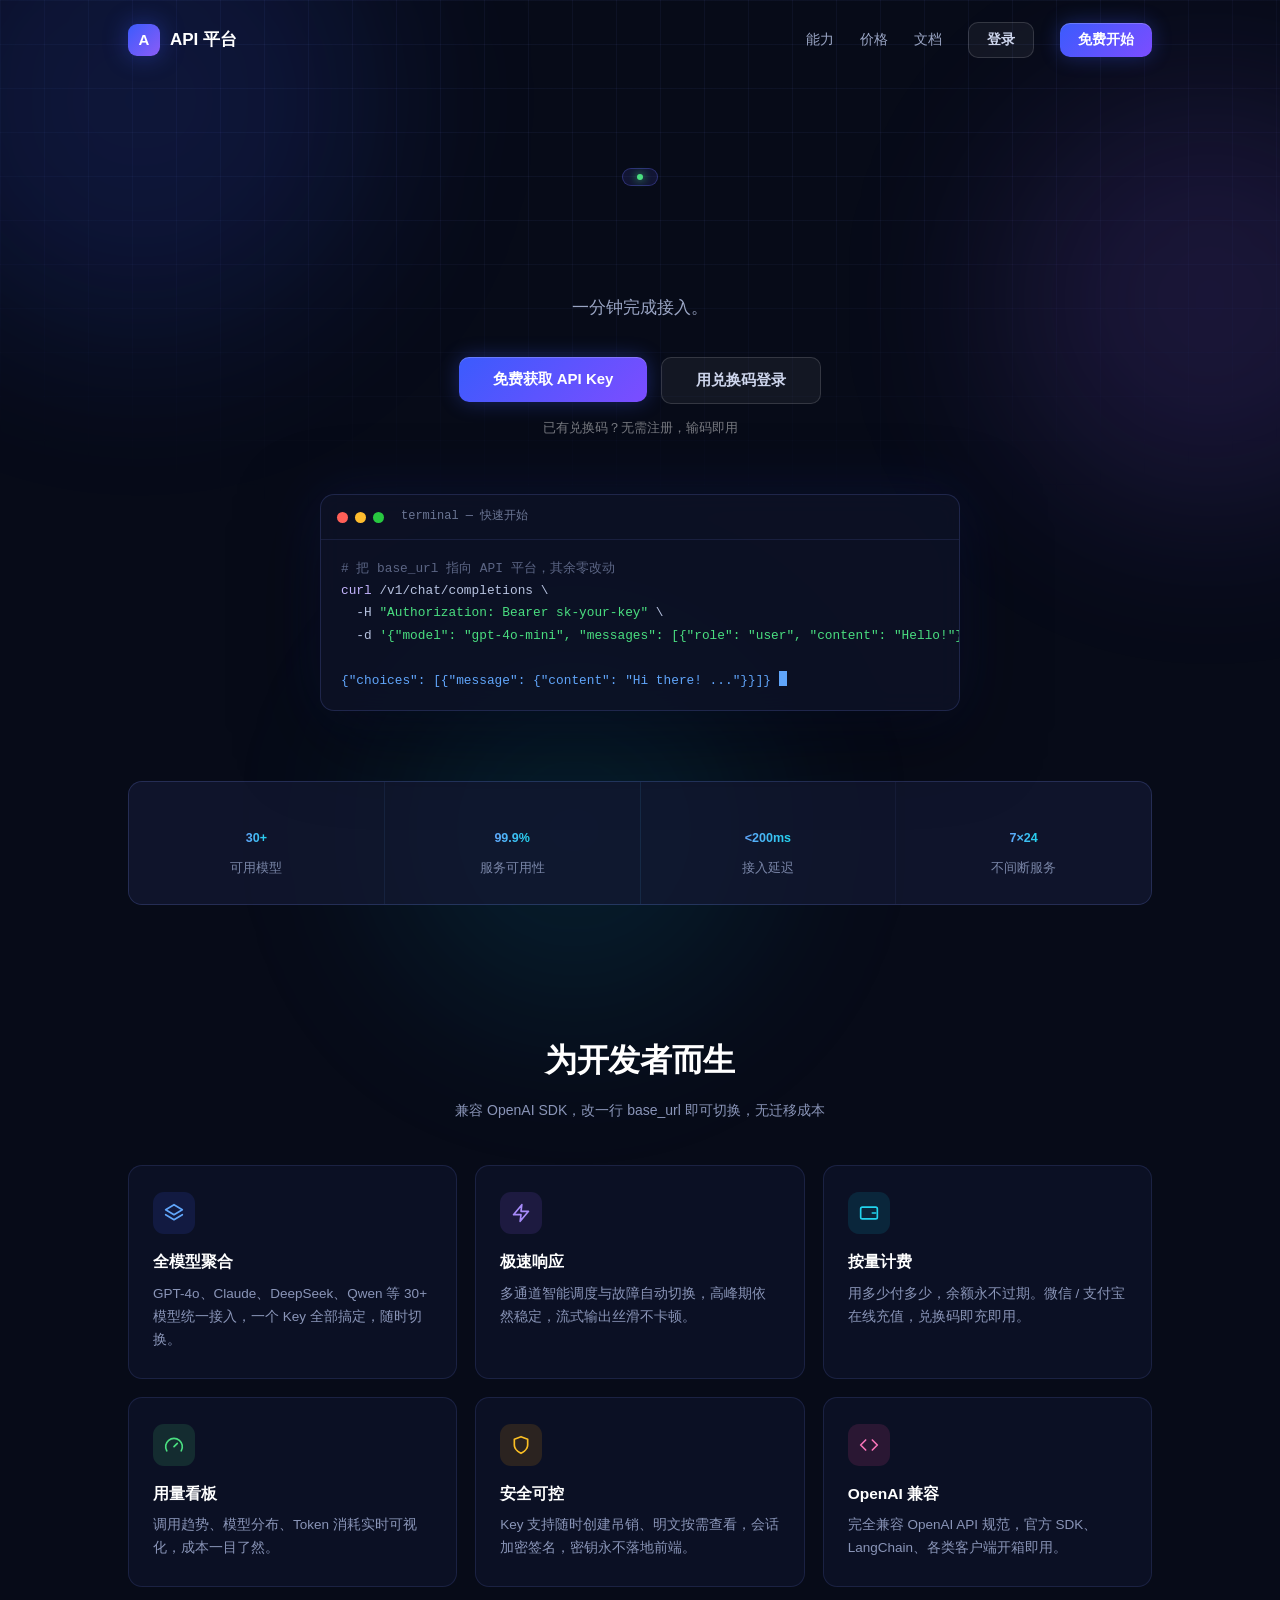
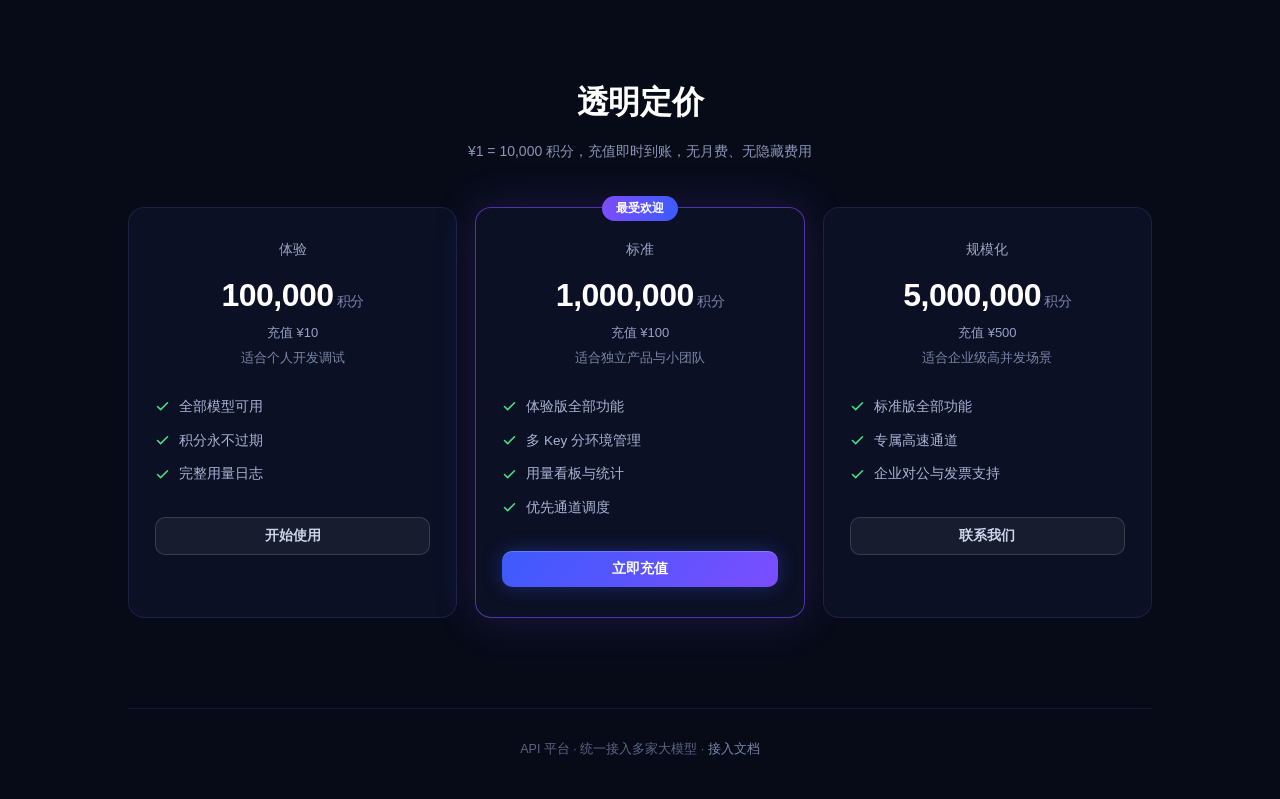
==== static/index.html @ 9c2b37eb "init" ====
<!DOCTYPE html>
<html lang="zh-CN">
<head>
<meta charset="UTF-8">
<meta name="viewport" content="width=device-width, initial-scale=1.0">
<title>NewAPI 控制台</title>
<link rel="stylesheet" href="/static/style.css">
</head>
<body>
<div id="app"></div>
<div id="toast-box"></div>
<div id="modal-root"></div>
<script src="/static/app.js"></script>
</body>
</html>
---- static/style.css ----
:root {
  --bg: #f5f7fb;
  --surface: #ffffff;
  --border: #e5e9f2;
  --text: #1a2233;
  --text-2: #5b6478;
  --text-3: #98a1b3;
  --primary: #3b5bfd;
  --primary-hover: #2f49d1;
  --primary-soft: #eef1ff;
  --success: #16a34a;
  --success-soft: #ecfdf3;
  --danger: #dc2626;
  --danger-soft: #fef2f2;
  --warn: #d97706;
  --warn-soft: #fffbeb;
  --radius: 12px;
  --shadow: 0 1px 3px rgba(16, 24, 40, .06), 0 1px 2px rgba(16, 24, 40, .04);
  --shadow-lg: 0 12px 32px rgba(16, 24, 40, .12);
  --mono: "SF Mono", ui-monospace, Menlo, Consolas, monospace;
}

* { margin: 0; padding: 0; box-sizing: border-box; }

body {
  font-family: -apple-system, BlinkMacSystemFont, "PingFang SC", "Microsoft YaHei", sans-serif;
  background: var(--bg);
  color: var(--text);
  font-size: 14px;
  line-height: 1.6;
}

button { font-family: inherit; cursor: pointer; }
input { font-family: inherit; }
a { text-decoration: none; color: inherit; }

/* ================= 产品首页（AI 科技风） ================= */
.landing {
  min-height: 100vh;
  background: #070b18;
  color: #e6eaf5;
  overflow-x: hidden;
}
.landing::selection { background: rgba(99, 102, 241, .4); }
.lp-bg {
  position: fixed; inset: 0; pointer-events: none; z-index: 0;
}
.lp-bg .orb {
  position: absolute; border-radius: 50%; filter: blur(90px); opacity: .55;
  animation: orbFloat 14s ease-in-out infinite alternate;
}
.lp-bg .orb-1 { width: 480px; height: 480px; background: #3b5bfd44; top: -140px; left: -100px; }
.lp-bg .orb-2 { width: 420px; height: 420px; background: #8b5cf644; top: 10%; right: -140px; animation-delay: -5s; }
.lp-bg .orb-3 { width: 380px; height: 380px; background: #06b6d433; bottom: -120px; left: 30%; animation-delay: -9s; }
.lp-bg .grid-layer {
  position: absolute; inset: 0;
  background-image: linear-gradient(rgba(120, 140, 255, .06) 1px, transparent 1px),
                    linear-gradient(90deg, rgba(120, 140, 255, .06) 1px, transparent 1px);
  background-size: 44px 44px;
  mask-image: radial-gradient(ellipse 90% 60% at 50% 0%, #000 40%, transparent 100%);
}
@keyframes orbFloat { from { transform: translate(0, 0) scale(1); } to { transform: translate(40px, 30px) scale(1.08); } }

.lp-inner { position: relative; z-index: 1; max-width: 1080px; margin: 0 auto; padding: 0 28px; }

.lp-nav {
  display: flex; align-items: center; justify-content: space-between;
  padding: 22px 0;
}
.lp-nav .brand { display: flex; align-items: center; gap: 10px; font-weight: 700; font-size: 17px; color: #fff; }
.lp-nav .brand .logo-mark {
  width: 32px; height: 32px; border-radius: 9px;
  background: linear-gradient(135deg, #3b5bfd, #8b5cf6);
  display: flex; align-items: center; justify-content: center; font-size: 15px;
  box-shadow: 0 0 24px #3b5bfd66;
}
.lp-nav .nav-links { display: flex; gap: 26px; align-items: center; }
.lp-nav .nav-links a { color: #9aa5c4; font-size: 13.5px; transition: color .15s; }
.lp-nav .nav-links a:hover { color: #fff; }
.btn-glow {
  padding: 9px 22px; border-radius: 10px; border: none; font-weight: 600; font-size: 14px;
  background: linear-gradient(135deg, #3b5bfd, #7c4dff);
  color: #fff; box-shadow: 0 0 20px #3b5bfd55, inset 0 1px 0 rgba(255,255,255,.2);
  transition: all .2s;
}
.btn-glow:hover { transform: translateY(-1px); box-shadow: 0 0 32px #3b5bfd88, inset 0 1px 0 rgba(255,255,255,.2); }
.btn-ghost-dark {
  padding: 9px 22px; border-radius: 10px; font-weight: 600; font-size: 14px;
  background: rgba(255,255,255,.05); color: #cdd5ec;
  border: 1px solid rgba(255,255,255,.14); transition: all .2s;
}
.btn-ghost-dark:hover { background: rgba(255,255,255,.1); border-color: rgba(255,255,255,.3); color: #fff; }

.lp-hero { text-align: center; padding: 84px 0 60px; }
.lp-badge {
  display: inline-flex; align-items: center; gap: 8px;
  padding: 5px 14px; border-radius: 999px; font-size: 12.5px;
  background: rgba(99, 102, 241, .12); border: 1px solid rgba(99, 102, 241, .35);
  color: #a5b4fc; margin-bottom: 26px;
}
.lp-badge .dot { width: 6px; height: 6px; border-radius: 50%; background: #4ade80; box-shadow: 0 0 8px #4ade80; animation: pulse 2s infinite; }
@keyframes pulse { 50% { opacity: .4; } }
.lp-hero h1 {
  font-size: 52px; line-height: 1.18; font-weight: 800; letter-spacing: -.02em; color: #fff;
}
.lp-hero h1 .grad {
  background: linear-gradient(90deg, #60a5fa, #a78bfa 45%, #22d3ee);
  -webkit-background-clip: text; background-clip: text; color: transparent;
}
.lp-hero .sub {
  max-width: 560px; margin: 20px auto 0; color: #9aa5c4; font-size: 16.5px; line-height: 1.7;
}
.lp-hero .cta { display: flex; gap: 14px; justify-content: center; margin-top: 36px; }
.lp-hero .cta .btn-glow { padding: 13px 34px; font-size: 15px; }
.lp-hero .cta .btn-ghost-dark { padding: 13px 34px; font-size: 15px; }
.lp-hero .cta-hint { margin-top: 14px; font-size: 12.5px; color: rgba(255, 255, 255, .45); }

/* 终端演示窗 */
.lp-terminal {
  max-width: 640px; margin: 56px auto 0; text-align: left;
  background: rgba(13, 18, 38, .85); border: 1px solid rgba(120, 140, 255, .18);
  border-radius: 14px; box-shadow: 0 24px 80px rgba(0, 0, 0, .5), 0 0 60px #3b5bfd22;
  backdrop-filter: blur(12px); overflow: hidden;
}
.lp-terminal .t-bar {
  display: flex; align-items: center; gap: 7px; padding: 12px 16px;
  border-bottom: 1px solid rgba(120, 140, 255, .12);
}
.lp-terminal .t-bar i { width: 11px; height: 11px; border-radius: 50%; display: block; }
.lp-terminal .t-bar .t-title { margin-left: 10px; color: #6b7694; font-size: 12px; font-family: var(--mono); }
.lp-terminal pre {
  padding: 18px 20px; font-family: var(--mono); font-size: 12.8px; line-height: 1.75;
  color: #b7c3e0; overflow-x: auto; white-space: pre;
}
.lp-terminal .c-green { color: #4ade80; }
.lp-terminal .c-blue { color: #60a5fa; }
.lp-terminal .c-purple { color: #c4b5fd; }
.lp-terminal .c-dim { color: #5b6584; }
.lp-terminal .cursor { display: inline-block; width: 8px; height: 15px; background: #60a5fa; vertical-align: -2px; animation: blink 1s steps(1) infinite; }
@keyframes blink { 50% { opacity: 0; } }

/* 数据条 */
.lp-stats {
  display: grid; grid-template-columns: repeat(4, 1fr); gap: 1px;
  background: rgba(120, 140, 255, .14); border: 1px solid rgba(120, 140, 255, .14);
  border-radius: 14px; overflow: hidden; margin: 70px 0;
}
.lp-stats .s {
  background: rgba(13, 18, 38, .7); padding: 26px 20px; text-align: center;
}
.lp-stats .s b { display: block; font-size: 30px; font-weight: 800; color: #fff; font-variant-numeric: tabular-nums; }
.lp-stats .s b .grad { background: linear-gradient(90deg, #60a5fa, #22d3ee); -webkit-background-clip: text; background-clip: text; color: transparent; }
.lp-stats .s span { color: #7a86a8; font-size: 12.5px; }

.lp-sec-title { text-align: center; font-size: 32px; font-weight: 800; color: #fff; letter-spacing: -.01em; }
.lp-sec-sub { text-align: center; color: #8a95b8; margin: 12px auto 44px; max-width: 460px; }

.lp-features { display: grid; grid-template-columns: repeat(3, 1fr); gap: 18px; margin-bottom: 90px; }
.lp-feature {
  background: rgba(15, 21, 44, .65); border: 1px solid rgba(120, 140, 255, .14);
  border-radius: 14px; padding: 26px 24px; transition: all .25s; position: relative; overflow: hidden;
}
.lp-feature::before {
  content: ""; position: absolute; inset: 0 0 auto 0; height: 1px;
  background: linear-gradient(90deg, transparent, rgba(139, 158, 255, .5), transparent);
  opacity: 0; transition: opacity .25s;
}
.lp-feature:hover { border-color: rgba(120, 140, 255, .4); transform: translateY(-3px); box-shadow: 0 16px 48px rgba(0,0,0,.4); }
.lp-feature:hover::before { opacity: 1; }
.lp-feature .f-icon {
  width: 42px; height: 42px; border-radius: 11px; margin-bottom: 16px;
  display: flex; align-items: center; justify-content: center;
}
.lp-feature b { display: block; color: #fff; font-size: 15.5px; margin-bottom: 8px; }
.lp-feature p { color: #8a95b8; font-size: 13.5px; line-height: 1.7; }

/* 价格 */
.lp-pricing { display: grid; grid-template-columns: repeat(3, 1fr); gap: 18px; margin-bottom: 90px; }
.lp-price {
  background: rgba(15, 21, 44, .65); border: 1px solid rgba(120, 140, 255, .14);
  border-radius: 16px; padding: 30px 26px; text-align: center; position: relative; transition: all .25s;
}
.lp-price.hot { border-color: rgba(124, 77, 255, .6); box-shadow: 0 0 44px #7c4dff33; }
.lp-price .hot-tag {
  position: absolute; top: -12px; left: 50%; transform: translateX(-50%);
  padding: 3px 14px; border-radius: 999px; font-size: 12px; font-weight: 600;
  background: linear-gradient(90deg, #7c4dff, #3b5bfd); color: #fff;
}
.lp-price:hover { transform: translateY(-4px); }
.lp-price .p-name { color: #9aa5c4; font-size: 14px; }
.lp-price .p-amount { font-size: 32px; font-weight: 800; color: #fff; margin: 10px 0 2px; letter-spacing: -.5px; }
.lp-price .p-amount small { font-size: 14px; font-weight: 500; color: #7a86a8; }
.lp-price .p-desc { color: #7a86a8; font-size: 12.5px; margin-bottom: 22px; }
.lp-price ul { list-style: none; text-align: left; margin-bottom: 26px; }
.lp-price li { color: #aab4d4; font-size: 13.5px; padding: 6px 0; display: flex; gap: 9px; align-items: center; }
.lp-price li svg { color: #4ade80; flex-shrink: 0; }

.lp-foot {
  border-top: 1px solid rgba(120, 140, 255, .1); padding: 30px 0 40px;
  text-align: center; color: #5b6584; font-size: 12.5px;
}

@media (max-width: 900px) {
  .lp-hero h1 { font-size: 34px; }
  .lp-features, .lp-pricing { grid-template-columns: 1fr; }
  .lp-stats { grid-template-columns: 1fr 1fr; }
  .lp-nav .nav-links a:not(:last-child) { display: none; }
}

/* ================= 认证页 ================= */
.auth-wrap {
  min-height: 100vh;
  display: flex;
  align-items: center;
  justify-content: center;
  background: linear-gradient(160deg, #eef1ff 0%, #f5f7fb 45%, #eafaf1 100%);
  padding: 24px;
}
.auth-card {
  width: 400px;
  background: var(--surface);
  border: 1px solid var(--border);
  border-radius: 16px;
  box-shadow: var(--shadow-lg);
  padding: 40px 36px 32px;
}
.auth-logo { display: flex; align-items: center; gap: 10px; margin-bottom: 6px; }
.auth-logo .logo-mark {
  width: 34px; height: 34px; border-radius: 9px;
  background: linear-gradient(135deg, #3b5bfd, #8b5cf6); color: #fff;
  display: flex; align-items: center; justify-content: center;
  font-weight: 700; font-size: 16px;
}
.auth-logo .logo-name { font-size: 18px; font-weight: 700; }
.auth-sub { color: var(--text-3); font-size: 13px; margin-bottom: 26px; }

.field { margin-bottom: 16px; }
.field label { display: block; font-size: 13px; font-weight: 600; color: var(--text-2); margin-bottom: 6px; }
.field input {
  width: 100%; padding: 10px 12px;
  border: 1px solid var(--border); border-radius: 8px;
  font-size: 14px; outline: none; transition: border-color .15s, box-shadow .15s;
  background: #fafbfd;
}
.field input:focus { border-color: var(--primary); box-shadow: 0 0 0 3px var(--primary-soft); background: #fff; }
.field-row { display: flex; gap: 10px; }
.field-row input { flex: 1; }
.field .hint { font-size: 12px; color: var(--text-3); margin-top: 4px; }

.btn {
  display: inline-flex; align-items: center; justify-content: center; gap: 6px;
  padding: 10px 16px; border-radius: 8px; border: 1px solid transparent;
  font-size: 14px; font-weight: 600; transition: all .15s; white-space: nowrap;
}
.btn-primary { background: var(--primary); color: #fff; }
.btn-primary:hover { background: var(--primary-hover); }
.btn-primary:disabled { background: #b9c4f8; cursor: not-allowed; }
.btn-block { width: 100%; padding: 11px; font-size: 15px; }
.btn-outline { background: #fff; border-color: var(--border); color: var(--text-2); }
.btn-outline:hover { border-color: var(--primary); color: var(--primary); }
.btn-outline:disabled { color: var(--text-3); border-color: var(--border); cursor: not-allowed; }
.btn-sm { padding: 6px 12px; font-size: 13px; }

/* 按钮 loading spinner */
.spin {
  width: 14px; height: 14px; border-radius: 50%;
  border: 2px solid rgba(255,255,255,.35); border-top-color: #fff;
  animation: rot .7s linear infinite; display: inline-block;
}
.spin.dark { border-color: rgba(59,91,253,.25); border-top-color: var(--primary); }
@keyframes rot { to { transform: rotate(360deg); } }

.auth-switch { text-align: center; margin-top: 18px; font-size: 13px; color: var(--text-3); }
.auth-switch a { color: var(--primary); font-weight: 600; }
.auth-tip {
  margin-top: 16px; padding: 10px 12px; border-radius: 8px;
  background: var(--warn-soft); color: var(--warn); font-size: 12.5px;
}
.auth-back { display: block; text-align: center; margin-top: 14px; font-size: 12.5px; color: var(--text-3); }
.auth-back:hover { color: var(--primary); }

/* ================= 控制台布局 ================= */
.layout { display: flex; min-height: 100vh; }
.sidebar {
  width: 220px; flex-shrink: 0;
  background: var(--surface); border-right: 1px solid var(--border);
  display: flex; flex-direction: column;
  position: sticky; top: 0; height: 100vh;
}
.sidebar .brand { display: flex; align-items: center; gap: 10px; padding: 20px 20px 16px; }
.sidebar .brand .logo-mark {
  width: 30px; height: 30px; border-radius: 8px;
  background: linear-gradient(135deg, #3b5bfd, #8b5cf6);
  color: #fff; display: flex; align-items: center; justify-content: center;
  font-weight: 700; font-size: 14px;
}
.sidebar .brand b { font-size: 15px; }
.nav { padding: 8px 12px; flex: 1; }
.nav .nav-group { font-size: 11px; color: var(--text-3); font-weight: 600; padding: 12px 12px 6px; letter-spacing: .05em; }
.nav a {
  display: flex; align-items: center; gap: 10px;
  padding: 10px 12px; border-radius: 8px; margin-bottom: 2px;
  color: var(--text-2); font-weight: 500; transition: all .12s;
}
.nav a svg { flex-shrink: 0; }
.nav a:hover { background: var(--bg); color: var(--text); }
.nav a.active { background: var(--primary-soft); color: var(--primary); font-weight: 600; }
.sidebar-foot { padding: 14px 20px; border-top: 1px solid var(--border); }
.sidebar-foot .user-line { display: flex; align-items: center; justify-content: space-between; }
.sidebar-foot .uname { font-weight: 600; font-size: 13px; }
.sidebar-foot .logout-btn { background: none; border: none; color: var(--text-3); font-size: 12.5px; padding: 2px 0; }
.sidebar-foot .logout-btn:hover { color: var(--danger); }
.env-tag {
  display: inline-block; margin-top: 6px; padding: 1px 8px; border-radius: 999px;
  font-size: 11px; font-weight: 600;
}
.env-tag.real { background: var(--success-soft); color: var(--success); }
.env-tag.mock { background: var(--warn-soft); color: var(--warn); }

.main { flex: 1; padding: 28px 32px; max-width: 1080px; }
.page-title { font-size: 20px; font-weight: 700; margin-bottom: 4px; }
.page-sub { color: var(--text-3); font-size: 13px; margin-bottom: 22px; }

/* ================= 卡片 ================= */
.card {
  background: var(--surface); border: 1px solid var(--border);
  border-radius: var(--radius); box-shadow: var(--shadow); padding: 22px;
}
.card + .card { margin-top: 18px; }
.card-title { font-size: 15px; font-weight: 700; margin-bottom: 14px; }

.grid { display: grid; gap: 16px; }
.grid-3 { grid-template-columns: repeat(3, 1fr); }
.grid-4 { grid-template-columns: repeat(4, 1fr); }
@media (max-width: 900px) { .grid-3, .grid-4 { grid-template-columns: 1fr 1fr; } }

.stat-card { padding: 18px 20px; }
.stat-card .stat-label { font-size: 12.5px; color: var(--text-3); display: flex; align-items: center; gap: 6px; }
.stat-card .stat-value { font-size: 24px; font-weight: 700; margin-top: 6px; font-variant-numeric: tabular-nums; }
.stat-card .stat-extra { font-size: 12px; color: var(--text-3); margin-top: 4px; }

.balance-card {
  background: linear-gradient(135deg, #3b5bfd 0%, #6a4df8 100%);
  color: #fff; border: none; position: relative; overflow: hidden;
}
.balance-card::after {
  content: ""; position: absolute; right: -40px; top: -60px;
  width: 220px; height: 220px; border-radius: 50%; background: rgba(255,255,255,.08);
}
.balance-card .b-label { font-size: 13px; opacity: .85; }
.balance-card .b-value { font-size: 34px; font-weight: 700; margin: 6px 0 2px; font-variant-numeric: tabular-nums; }
.balance-card .b-sub { font-size: 12.5px; opacity: .75; }
.balance-card .btn { background: rgba(255,255,255,.16); color: #fff; border: 1px solid rgba(255,255,255,.35); margin-top: 14px; position: relative; z-index: 1; }
.balance-card .btn:hover { background: rgba(255,255,255,.28); }

.quick-grid { display: grid; grid-template-columns: repeat(4, 1fr); gap: 14px; }
@media (max-width: 900px) { .quick-grid { grid-template-columns: 1fr 1fr; } }
.quick-item {
  display: flex; flex-direction: column; align-items: flex-start; gap: 10px;
  padding: 18px; border: 1px solid var(--border); border-radius: var(--radius);
  background: var(--surface); color: var(--text);
  transition: all .15s; box-shadow: var(--shadow);
}
.quick-item:hover { border-color: var(--primary); transform: translateY(-2px); box-shadow: var(--shadow-lg); }
.quick-item .qi-icon { width: 38px; height: 38px; border-radius: 10px; display: flex; align-items: center; justify-content: center; }
.quick-item b { font-size: 14px; }
.quick-item span { font-size: 12px; color: var(--text-3); }

/* 骨架屏 */
.skeleton {
  background: linear-gradient(90deg, #eef0f6 25%, #f7f8fc 50%, #eef0f6 75%);
  background-size: 200% 100%; animation: shimmer 1.3s infinite; border-radius: 8px;
}
@keyframes shimmer { to { background-position: -200% 0; } }
.sk-line { height: 14px; margin: 8px 0; }
.sk-block { height: 90px; }

/* ================= 充值 ================= */
.amount-grid { display: grid; grid-template-columns: repeat(3, 1fr); gap: 12px; margin-bottom: 18px; }
.amount-item {
  position: relative; padding: 15px 12px 13px; text-align: center;
  border: 1.5px solid var(--border);
  border-radius: 10px; background: #fafbfd; transition: all .12s; font-weight: 600;
}
.amount-item .amt { font-size: 19px; letter-spacing: -.3px; }
.amount-item .amt-unit { font-size: 11.5px; font-weight: 500; color: var(--text-3); margin-left: 3px; }
.amount-item .amt-cny { display: block; font-size: 12.5px; color: var(--text-3); font-weight: 500; margin-top: 3px; }
.amount-item .bonus { display: block; font-size: 11.5px; color: var(--text-3); font-weight: 400; margin-top: 3px; min-height: 15px; }
.amount-item.has-bonus .bonus { color: #e8572a; font-weight: 700; }
.amount-item:hover { border-color: var(--primary); }
.amount-item.selected { border-color: var(--primary); background: var(--primary-soft); color: var(--primary); }
.amount-item.selected .amt-cny, .amount-item.selected .amt-unit { color: var(--primary); }

/* 支付合计 */
.pay-summary {
  border: 1px dashed var(--border); border-radius: 10px;
  padding: 14px 16px; margin-bottom: 16px; background: #fafbfd;
}
.pay-summary .ps-row { display: flex; justify-content: space-between; align-items: baseline; font-size: 13.5px; padding: 4px 0; color: var(--text-2); }
.pay-summary .ps-row b { font-weight: 600; color: var(--text); }
.pay-summary .ps-row.bonus b { color: #e8572a; }
.pay-summary .ps-row.total { border-top: 1px solid var(--border); margin-top: 7px; padding-top: 10px; }
.pay-summary .ps-row.total b { font-size: 17px; color: var(--primary); }

/* 首充活动横幅 */
.ft-banner {
  display: flex; align-items: center; gap: 14px; margin: 0 0 18px;
  padding: 14px 18px; border-radius: 12px; text-decoration: none;
  background: linear-gradient(100deg, #fff4ec, #ffeef5);
  border: 1px solid #ffd9c2; transition: box-shadow .15s;
}
.ft-banner:hover { box-shadow: 0 4px 16px rgba(232, 87, 42, .14); }
.ft-banner.static { cursor: default; }
.ft-banner.static:hover { box-shadow: none; }
.ft-banner .ft-icon { display: flex; color: #e8572a; }
.ft-banner .ft-text { flex: 1; display: flex; flex-direction: column; gap: 2px; }
.ft-banner .ft-text b { font-size: 14px; color: #c2410c; }
.ft-banner .ft-text span { font-size: 12.5px; color: #9a5638; }
.ft-banner .ft-go { font-size: 13px; font-weight: 600; color: #e8572a; white-space: nowrap; }

/* 兑换码账号绑定提醒 —— 丢码即丢余额，用告警色而非活动色 */
.bind-banner {
  display: flex; align-items: center; gap: 14px; margin: 0 0 18px;
  padding: 14px 18px; border-radius: 12px;
  background: var(--warn-soft); border: 1px solid #fcd9a4;
}
.bind-banner .bb-icon { display: flex; color: var(--warn); flex-shrink: 0; }
.bind-banner .bb-text { flex: 1; display: flex; flex-direction: column; gap: 2px; }
.bind-banner .bb-text b { font-size: 14px; color: #92500e; }
.bind-banner .bb-text span { font-size: 12.5px; color: #a56a2b; }
.bind-banner .btn { flex-shrink: 0; }

/* 登录方式切换 Tab */
.auth-tabs {
  display: flex; gap: 4px; padding: 4px; margin-bottom: 22px;
  background: var(--bg); border-radius: 10px;
}
.auth-tab {
  flex: 1; padding: 9px 12px; border: none; border-radius: 7px;
  background: transparent; cursor: pointer;
  font-size: 13.5px; font-weight: 500; color: var(--text-2);
  font-family: inherit; transition: background .15s, color .15s, box-shadow .15s;
}
.auth-tab:hover { color: var(--text); }
.auth-tab.active {
  background: var(--surface); color: var(--primary); font-weight: 600;
  box-shadow: 0 1px 3px rgba(16, 24, 40, .08);
}
.tab-panel.hidden { display: none; }

/* 说明条（登录页/绑定弹窗共用） */
.auth-note {
  display: flex; align-items: flex-start; gap: 8px;
  margin-top: 16px; padding: 10px 12px;
  background: var(--bg); border-radius: 8px;
  font-size: 12.5px; line-height: 1.55; color: var(--text-3);
}
.auth-note svg { flex-shrink: 0; margin-top: 1px; }

/* 弹窗标题/说明 */
.modal-title { font-size: 16.5px; font-weight: 600; margin-bottom: 6px; }
.modal-desc { font-size: 13px; color: var(--text-3); line-height: 1.6; margin-bottom: 20px; }

/* 注册页礼包提示 */
.auth-gift {
  display: flex; align-items: center; justify-content: center; gap: 7px;
  background: linear-gradient(100deg, #fff4ec, #ffeef5); border: 1px solid #ffd9c2;
  color: #c2410c; font-size: 13px; border-radius: 9px;
  padding: 10px 14px; margin-bottom: 20px;
}
.auth-gift svg { flex-shrink: 0; }
.auth-gift b { font-weight: 700; }

/* 日志消耗数值 */
.pts-out { color: var(--text); font-weight: 500; }

/* 首页活动条 */
.promo-bar {
  position: relative; z-index: 3;
  display: flex; align-items: center; justify-content: center; gap: 14px; flex-wrap: wrap;
  padding: 10px 20px; font-size: 13px; color: #ffe9d8;
  background: linear-gradient(90deg, rgba(232, 87, 42, .22), rgba(139, 92, 246, .22));
  border-bottom: 1px solid rgba(255, 180, 120, .18);
}
.promo-bar .promo-flag {
  background: linear-gradient(135deg, #f97316, #e8572a); color: #fff;
  font-size: 11.5px; font-weight: 700; padding: 3px 9px; border-radius: 5px;
}
.promo-bar b { font-weight: 600; color: #fff; }
.promo-bar .promo-sep { width: 1px; height: 12px; background: rgba(255,255,255,.25); }
.promo-bar .promo-cta { color: #ffb98a; text-decoration: none; font-weight: 600; }
.promo-bar .promo-cta:hover { color: #fff; }

/* 首页价格卡：积分主数值 + 人民币副行 */
.lp-price .p-cny { color: #98a3c4; font-size: 13px; margin-bottom: 4px; }
.lp-price .p-bonus {
  display: inline-block; margin-bottom: 10px; padding: 3px 10px; border-radius: 20px;
  font-size: 12px; font-weight: 600; color: #ffb98a;
  background: rgba(232, 87, 42, .16); border: 1px solid rgba(232, 87, 42, .3);
}

.pay-methods { display: flex; gap: 12px; margin-bottom: 20px; }
.pay-method {
  flex: 1; display: flex; align-items: center; gap: 10px;
  padding: 13px 16px; border: 1.5px solid var(--border); border-radius: 10px;
  background: #fafbfd; transition: all .12s; font-weight: 600;
}
.pay-method:hover { border-color: var(--primary); }
.pay-method.selected { border-color: var(--primary); background: var(--primary-soft); }
.pay-method .pm-dot { width: 26px; height: 26px; border-radius: 7px; display: flex; align-items: center; justify-content: center; color: #fff; font-size: 13px; font-weight: 700; }

.topup-tabs { display: flex; gap: 4px; background: #eaedf5; border-radius: 10px; padding: 4px; margin-bottom: 22px; width: fit-content; }
.topup-tab { padding: 8px 20px; border-radius: 8px; border: none; background: transparent; font-weight: 600; color: var(--text-2); }
.topup-tab.active { background: var(--surface); color: var(--primary); box-shadow: var(--shadow); }

/* ================= 表格 ================= */
.table-wrap { overflow-x: auto; }
table { width: 100%; border-collapse: collapse; }
th {
  text-align: left; font-size: 12px; color: var(--text-3); font-weight: 600;
  padding: 10px 12px; border-bottom: 1px solid var(--border); white-space: nowrap;
}
td { padding: 12px; border-bottom: 1px solid var(--border); font-size: 13.5px; white-space: nowrap; }
tr:last-child td { border-bottom: none; }
tbody tr:hover { background: #fafbfd; }
.empty-row { text-align: center; color: var(--text-3); padding: 36px 0 !important; }

.badge { display: inline-block; padding: 2px 10px; border-radius: 999px; font-size: 12px; font-weight: 600; }
.badge-green { background: var(--success-soft); color: var(--success); }
.badge-blue { background: var(--primary-soft); color: var(--primary); }
.badge-red { background: var(--danger-soft); color: var(--danger); }
.badge-gray { background: #f0f2f8; color: var(--text-3); }

.key-cell { font-family: var(--mono); font-size: 12.5px; color: var(--text-2); }
.icon-btn {
  background: none; border: none; padding: 4px 6px; border-radius: 6px;
  color: var(--text-3); display: inline-flex; align-items: center;
}
.icon-btn:hover { background: var(--bg); color: var(--primary); }

.pager { display: flex; align-items: center; justify-content: flex-end; gap: 10px; margin-top: 14px; font-size: 13px; color: var(--text-3); }

/* ================= 看板图表 ================= */
.chart-box { width: 100%; }
.chart-box svg { display: block; width: 100%; height: auto; }
.chart-legend { display: flex; flex-wrap: wrap; gap: 14px; margin-top: 10px; }
.chart-legend .lg { display: flex; align-items: center; gap: 6px; font-size: 12.5px; color: var(--text-2); }
.chart-legend .lg i { width: 10px; height: 10px; border-radius: 3px; display: block; }
.bar-anim { animation: barGrow .6s ease-out backwards; transform-origin: bottom; }
@keyframes barGrow { from { transform: scaleY(0); } }

.model-row { display: flex; align-items: center; gap: 12px; padding: 8px 0; }
.model-row .m-name { width: 150px; font-family: var(--mono); font-size: 12.5px; color: var(--text-2); overflow: hidden; text-overflow: ellipsis; }
.model-row .m-bar-track { flex: 1; height: 8px; background: #eef0f6; border-radius: 999px; overflow: hidden; }
.model-row .m-bar { height: 100%; border-radius: 999px; background: linear-gradient(90deg, #3b5bfd, #8b5cf6); animation: barW .7s ease-out backwards; }
@keyframes barW { from { width: 0 !important; } }
.model-row .m-val { width: 90px; text-align: right; font-size: 12.5px; color: var(--text-2); font-variant-numeric: tabular-nums; }

/* ================= 教程页 ================= */
.doc-toc { display: flex; gap: 8px; flex-wrap: wrap; margin-bottom: 20px; }
.doc-toc a {
  padding: 6px 14px; border-radius: 999px; font-size: 13px; font-weight: 500;
  background: var(--surface); border: 1px solid var(--border); color: var(--text-2);
}
.doc-toc a:hover { border-color: var(--primary); color: var(--primary); }
.doc-step { display: flex; gap: 14px; margin-bottom: 6px; }
.doc-step .step-no {
  width: 26px; height: 26px; border-radius: 50%; flex-shrink: 0;
  background: var(--primary-soft); color: var(--primary);
  display: flex; align-items: center; justify-content: center; font-weight: 700; font-size: 13px;
}
.doc-step .step-body { flex: 1; padding-bottom: 16px; }
.doc-step .step-body b { display: block; margin-bottom: 4px; font-size: 14px; }
.doc-step .step-body p { color: var(--text-2); font-size: 13.5px; }
.doc-step:not(:last-child) .step-body { border-left: 0; }

.code-block {
  position: relative; background: #0d1226; border-radius: 10px;
  margin: 10px 0 4px; overflow: hidden;
}
.code-block pre {
  padding: 16px 18px; font-family: var(--mono); font-size: 12.5px; line-height: 1.7;
  color: #b7c3e0; overflow-x: auto;
}
.code-block .cb-lang {
  position: absolute; top: 8px; left: 14px; font-size: 11px; color: #5b6584; font-family: var(--mono);
}
.code-block .cb-copy {
  position: absolute; top: 8px; right: 10px;
  background: rgba(255,255,255,.08); border: 1px solid rgba(255,255,255,.12);
  color: #9aa5c4; border-radius: 6px; padding: 3px 10px; font-size: 11.5px;
}
.code-block .cb-copy:hover { color: #fff; background: rgba(255,255,255,.16); }
.code-block .ck { color: #c4b5fd; }
.code-block .cs { color: #4ade80; }
.code-block .cc { color: #5b6584; }

.faq-item { border-bottom: 1px solid var(--border); padding: 13px 0; }
.faq-item:last-child { border-bottom: none; }
.faq-item b { display: block; font-size: 14px; margin-bottom: 4px; }
.faq-item p { color: var(--text-2); font-size: 13.5px; }

/* ================= 弹窗 ================= */
.modal-mask {
  position: fixed; inset: 0; background: rgba(16, 24, 40, .45);
  display: flex; align-items: center; justify-content: center; z-index: 100;
  animation: fadeIn .15s;
}
.modal {
  width: 420px; max-width: calc(100vw - 40px);
  background: var(--surface); border-radius: 14px; box-shadow: var(--shadow-lg);
  padding: 26px; animation: popIn .18s;
}
.modal h3 { font-size: 16px; margin-bottom: 14px; }
.modal .modal-actions { display: flex; justify-content: flex-end; gap: 10px; margin-top: 20px; }
@keyframes fadeIn { from { opacity: 0; } }
@keyframes popIn { from { opacity: 0; transform: scale(.95); } }

.key-reveal {
  background: #0d1226; color: #7ee2a8; font-family: var(--mono); font-size: 12.5px;
  border-radius: 8px; padding: 12px 14px; word-break: break-all; white-space: normal; margin: 10px 0;
}

.pay-waiting { text-align: center; padding: 8px 0; }
.pay-waiting .pw-spin {
  width: 40px; height: 40px; margin: 10px auto 14px; border-radius: 50%;
  border: 3px solid var(--primary-soft); border-top-color: var(--primary);
  animation: rot .8s linear infinite;
}

/* toast */
#toast-box { position: fixed; top: 20px; left: 50%; transform: translateX(-50%); z-index: 200; display: flex; flex-direction: column; gap: 8px; align-items: center; }
.toast {
  padding: 10px 18px; border-radius: 10px; background: #1a2233; color: #fff;
  font-size: 13.5px; box-shadow: var(--shadow-lg); animation: popIn .18s;
  display: flex; align-items: center; gap: 8px; max-width: 80vw;
}
.toast.success { background: var(--success); }
.toast.error { background: var(--danger); }

.mono { font-family: var(--mono); }
.text-red { color: var(--danger); }
.text-green { color: var(--success); }
.muted { color: var(--text-3); font-size: 12.5px; }
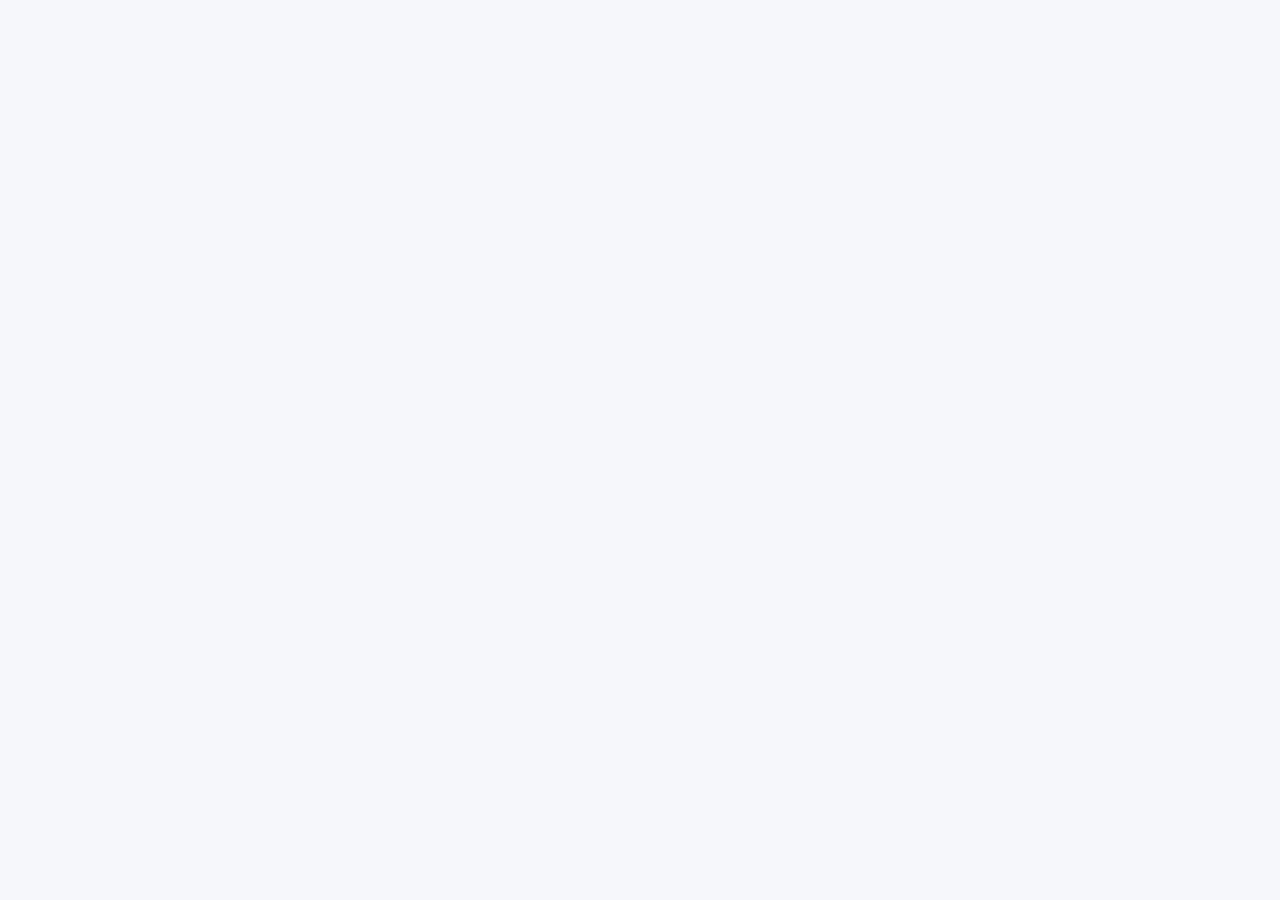
==== commit db3b48cc: "feat: 教程文档解耦为档案驱动架构，升级依赖修复安全告警 ## 教程/文档解耦 原先教程内容硬编码在前端，无法承载多产品售前场景。改为档案驱动： - docs/products/*.yml：6 份" ====
--- a/static/index.html
+++ b/static/index.html
@@ -11,5 +11,7 @@
 <div id="toast-box"></div>
 <div id="modal-root"></div>
 <script src="/static/app.js"></script>
+<!-- docs.js 复用 app.js 的 esc/api/renderLayout，必须后加载 -->
+<script src="/static/docs.js"></script>
 </body>
 </html>
--- a/static/style.css
+++ b/static/style.css
@@ -642,3 +642,37 @@
 .text-red { color: var(--danger); }
 .text-green { color: var(--success); }
 .muted { color: var(--text-3); font-size: 12.5px; }
+
+/* 站点配置 */
+.cfg-row { display: flex; align-items: flex-start; gap: 16px; padding: 14px 0; border-top: 1px solid var(--border); }
+.cfg-list > .cfg-row:first-child { border-top: none; padding-top: 4px; }
+.cfg-meta { flex: 1; min-width: 0; }
+.cfg-label { font-size: 13.5px; font-weight: 600; color: var(--text-2); }
+.cfg-hint { font-size: 12px; color: var(--text-3); margin-top: 3px; line-height: 1.5; }
+.cfg-tag { display: inline-block; margin-left: 6px; padding: 1px 6px; border-radius: 4px; background: var(--primary-soft); color: var(--primary); font-size: 11px; font-weight: 600; vertical-align: middle; }
+.cfg-ctl { display: flex; align-items: center; gap: 8px; flex: 0 0 340px; }
+.cfg-input {
+  width: 100%; padding: 8px 11px;
+  border: 1px solid var(--border); border-radius: 8px;
+  font-family: inherit; font-size: 13.5px; outline: none;
+  background: #fafbfd; transition: border-color .15s, box-shadow .15s;
+}
+.cfg-input:focus { border-color: var(--primary); box-shadow: 0 0 0 3px var(--primary-soft); background: #fff; }
+.cfg-reset {
+  flex: none; padding: 7px 10px; border: 1px solid var(--border); border-radius: 8px;
+  background: var(--surface); color: var(--text-3); font-family: inherit; font-size: 12.5px; cursor: pointer;
+}
+.cfg-reset:hover:not(:disabled) { border-color: var(--primary); color: var(--primary); }
+.cfg-reset:disabled { opacity: .4; cursor: default; }
+.cfg-switch { display: flex; align-items: center; gap: 7px; flex: 1; font-size: 13px; color: var(--text-2); cursor: pointer; user-select: none; }
+.cfg-switch input { width: 16px; height: 16px; accent-color: var(--primary); cursor: pointer; }
+.cfg-bar {
+  position: sticky; bottom: 0; display: flex; align-items: center; justify-content: flex-end; gap: 14px;
+  padding: 14px 18px; margin-top: 4px;
+  background: var(--surface); border: 1px solid var(--border); border-radius: var(--radius);
+  box-shadow: 0 -2px 12px rgba(16, 24, 40, .06);
+}
+@media (max-width: 900px) {
+  .cfg-row { flex-direction: column; gap: 8px; }
+  .cfg-ctl { flex: 1 1 auto; width: 100%; }
+}
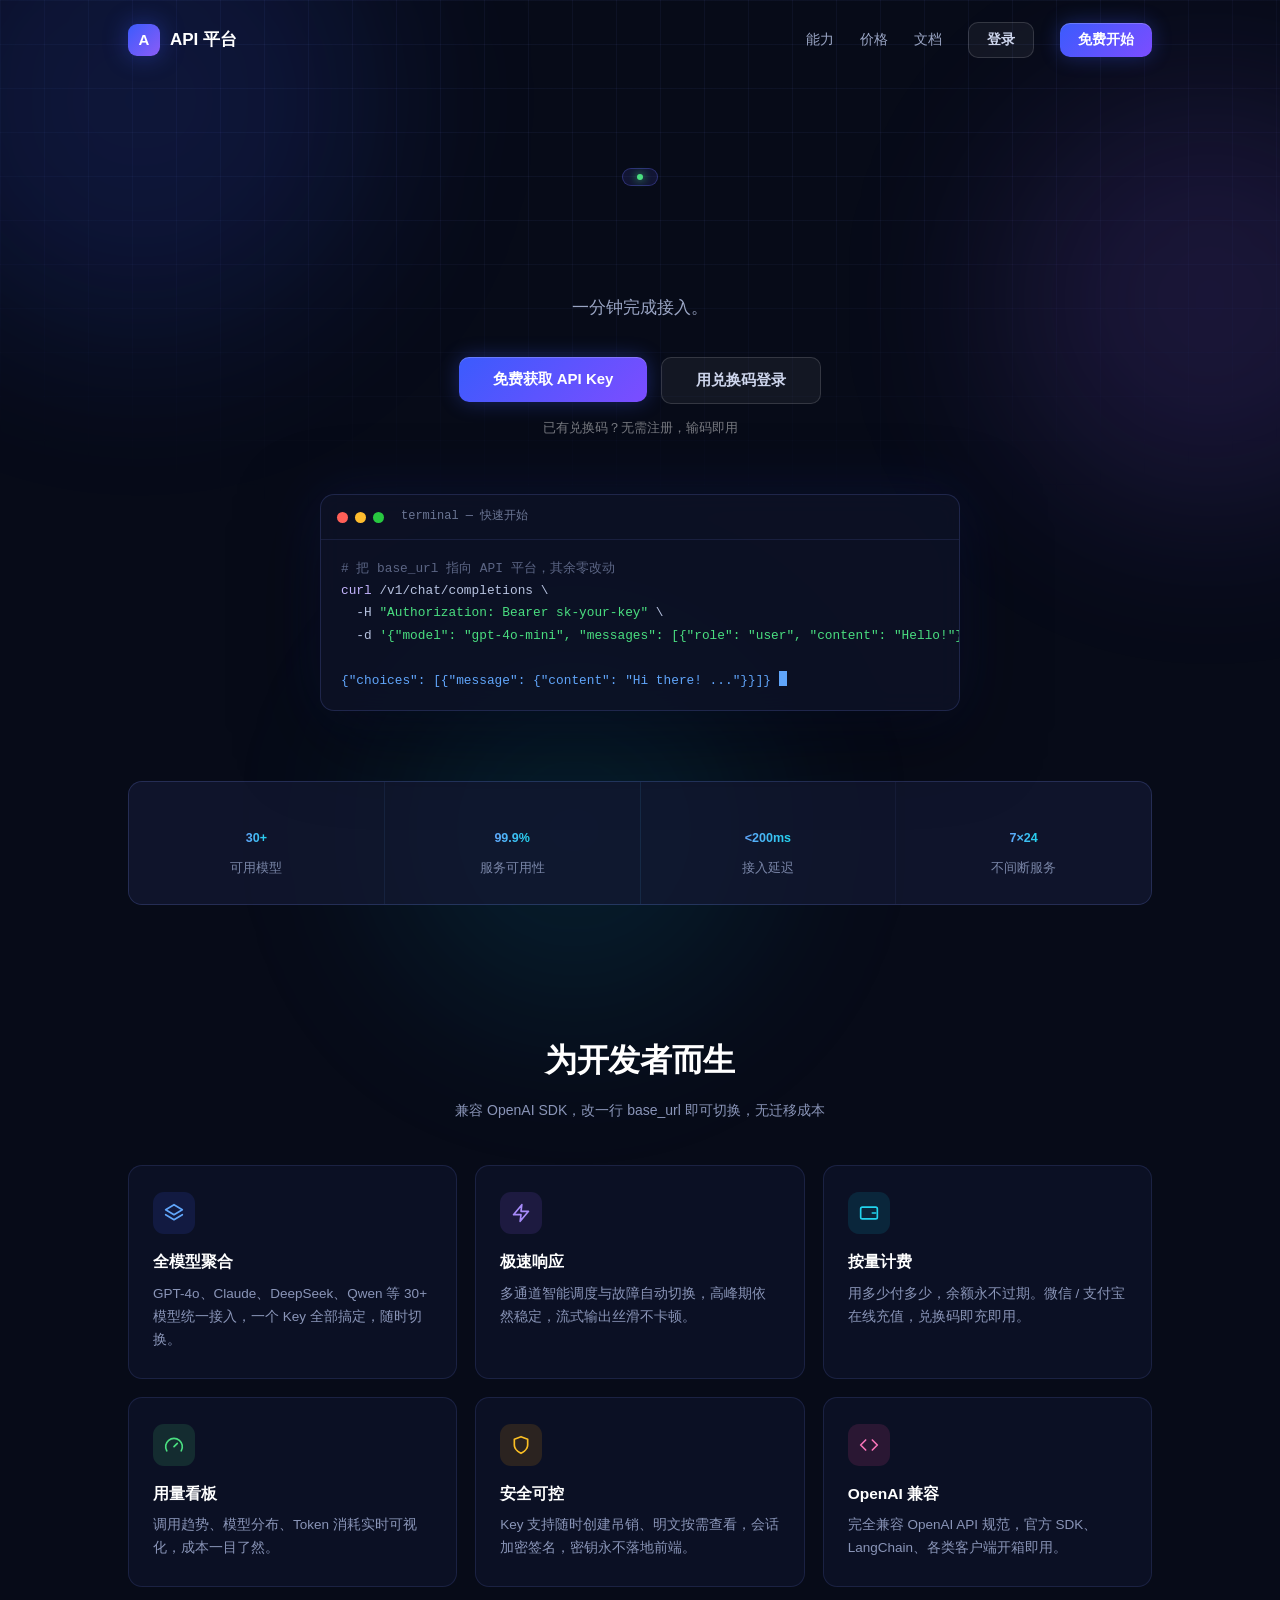
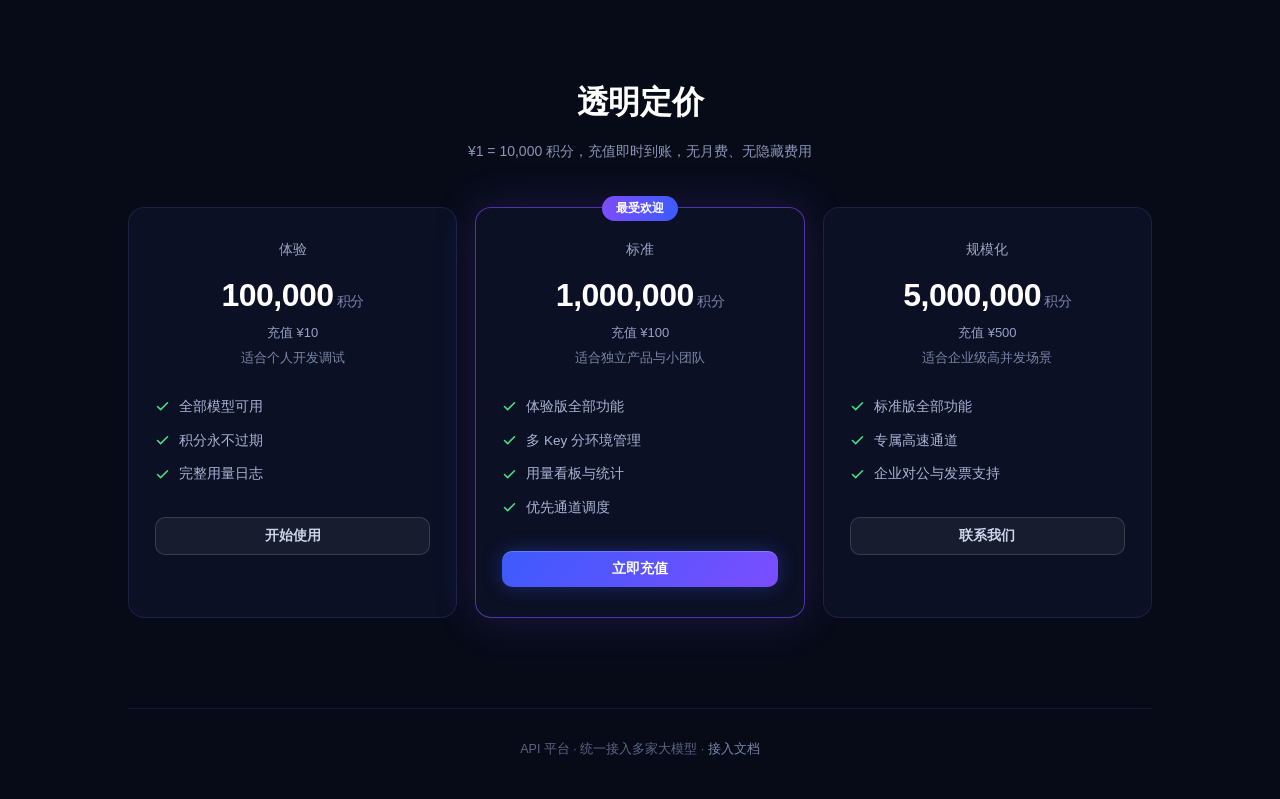
==== commit ca5a6eca: "feat: 教程页视觉升级，补齐 table 渲染器与 callout 字段容错 视觉增强（纯前端，仅动 static/）： - 产品索引改渐变卡片，配图标容器、徽章与悬停动效 - 详情页新增左侧 T" ====
--- a/static/index.html
+++ b/static/index.html
@@ -3,7 +3,7 @@
 <head>
 <meta charset="UTF-8">
 <meta name="viewport" content="width=device-width, initial-scale=1.0">
-<title>NewAPI 控制台</title>
+<title>Oneapis 控制台</title>
 <link rel="stylesheet" href="/static/style.css">
 </head>
 <body>
--- a/static/style.css
+++ b/static/style.css
@@ -676,3 +676,299 @@
   .cfg-row { flex-direction: column; gap: 8px; }
   .cfg-ctl { flex: 1 1 auto; width: 100%; }
 }
+
+/* ================= 教程中心 ================= */
+
+/* 进场动画统一走这一个 keyframes，靠 animation-delay 做错落。
+ * 用 transform 而不是 top/height，避免逐帧触发 layout。 */
+@keyframes docIn {
+  from { opacity: 0; transform: translateY(10px); }
+  to   { opacity: 1; transform: none; }
+}
+@media (prefers-reduced-motion: reduce) {
+  .doc-card, .main > [id^="sec-"] { animation: none !important; opacity: 1 !important; transform: none !important; }
+}
+
+/* ---------- 索引页卡片 ---------- */
+.doc-grid { display: grid; grid-template-columns: repeat(2, 1fr); gap: 16px; }
+@media (max-width: 900px) { .doc-grid { grid-template-columns: 1fr; } }
+
+.doc-card {
+  position: relative; overflow: hidden;
+  display: flex; align-items: flex-start; gap: 14px;
+  padding: 20px; background: var(--surface);
+  border: 1px solid var(--border); border-radius: var(--radius);
+  box-shadow: var(--shadow);
+  transition: transform .22s cubic-bezier(.2,.8,.2,1), box-shadow .22s, border-color .22s;
+  animation: docIn .4s cubic-bezier(.2,.8,.2,1) both;
+}
+.doc-card:nth-child(2) { animation-delay: .06s; }
+.doc-card:nth-child(3) { animation-delay: .12s; }
+.doc-card:nth-child(4) { animation-delay: .18s; }
+.doc-card:nth-child(5) { animation-delay: .24s; }
+.doc-card:nth-child(6) { animation-delay: .3s; }
+
+/* 顶部渐变高光条：默认收起，hover 时展开 */
+.doc-card::before {
+  content: ""; position: absolute; inset: 0 0 auto 0; height: 3px;
+  background: linear-gradient(90deg, var(--primary), #6a4df8 55%, #06b6d4);
+  transform: scaleX(0); transform-origin: left;
+  transition: transform .3s cubic-bezier(.2,.8,.2,1);
+}
+.doc-card:hover {
+  transform: translateY(-3px);
+  box-shadow: var(--shadow-lg);
+  border-color: #c9d3f5;
+}
+.doc-card:hover::before { transform: scaleX(1); }
+
+.doc-card-ico {
+  flex: 0 0 42px; height: 42px; border-radius: 11px;
+  display: grid; place-items: center;
+  background: linear-gradient(135deg, var(--primary-soft), #f0edff);
+  color: var(--primary);
+  transition: transform .22s, box-shadow .22s;
+}
+.doc-card-ico svg { width: 20px; height: 20px; }
+.doc-card:hover .doc-card-ico {
+  transform: scale(1.06) rotate(-4deg);
+  box-shadow: 0 6px 16px rgba(59, 91, 253, .28);
+}
+
+.doc-card-main { flex: 1; min-width: 0; }
+.doc-card-main b { font-size: 14.5px; display: flex; align-items: center; gap: 8px; flex-wrap: wrap; }
+.doc-card-main p { color: var(--text-3); font-size: 12.5px; margin-top: 5px; line-height: 1.55; }
+
+.doc-badge {
+  padding: 1px 7px; border-radius: 999px; font-size: 10.5px; font-weight: 600;
+  background: var(--primary-soft); color: var(--primary); letter-spacing: .02em;
+}
+.doc-card-arrow {
+  flex: 0 0 auto; align-self: center; color: var(--text-3); font-size: 16px;
+  transition: transform .22s, color .22s;
+}
+.doc-card:hover .doc-card-arrow { transform: translateX(4px); color: var(--primary); }
+
+/* ---------- 详情页骨架 ---------- */
+.doc-crumb { font-size: 12.5px; color: var(--text-3); margin-bottom: 10px; }
+.doc-crumb a { color: var(--primary); }
+.doc-crumb a:hover { text-decoration: underline; }
+.doc-crumb span { margin: 0 6px; opacity: .6; }
+
+/* 粘性目录。top 给 12px 让它贴顶时不糊在内容上。 */
+.doc-toc {
+  position: sticky; top: 12px; z-index: 5;
+  display: flex; flex-wrap: wrap; gap: 8px;
+  padding: 12px 14px; margin-bottom: 18px;
+  background: rgba(255, 255, 255, .82);
+  backdrop-filter: saturate(180%) blur(12px);
+  border: 1px solid var(--border); border-radius: var(--radius);
+  box-shadow: var(--shadow);
+}
+.doc-toc a {
+  padding: 4px 11px; border-radius: 999px; font-size: 12.5px;
+  color: var(--text-2); background: var(--bg);
+  border: 1px solid transparent; transition: all .18s;
+}
+.doc-toc a:hover {
+  color: var(--primary); background: var(--primary-soft); border-color: #d5dcfd;
+}
+
+.main > [id^="sec-"] { animation: docIn .4s cubic-bezier(.2,.8,.2,1) both; }
+.main > [id^="sec-"]:nth-of-type(2) { animation-delay: .05s; }
+.main > [id^="sec-"]:nth-of-type(3) { animation-delay: .1s; }
+.main > [id^="sec-"]:nth-of-type(4) { animation-delay: .15s; }
+/* 锚点跳转时给粘性目录留出空间，否则标题会被挡住 */
+[id^="sec-"] { scroll-margin-top: 76px; }
+
+/* ---------- 正文排版 ---------- */
+.doc-prose h2 { font-size: 16px; font-weight: 700; margin: 18px 0 8px; }
+.doc-prose h3 { font-size: 14.5px; font-weight: 650; margin: 16px 0 6px; }
+.doc-prose h4 { font-size: 13.5px; font-weight: 600; margin: 14px 0 6px; color: var(--text-2); }
+.doc-prose h2:first-child, .doc-prose h3:first-child { margin-top: 0; }
+.doc-prose p { color: var(--text-2); margin: 7px 0; }
+.doc-prose a, .doc-callout a { color: var(--primary); }
+.doc-prose a:hover, .doc-callout a:hover { text-decoration: underline; }
+
+.doc-ul { list-style: none; margin: 8px 0; padding: 0; }
+.doc-ul li {
+  position: relative; padding-left: 18px; margin: 5px 0;
+  color: var(--text-2); font-size: 13.5px;
+}
+.doc-ul li::before {
+  content: ""; position: absolute; left: 3px; top: .62em;
+  width: 5px; height: 5px; border-radius: 50%;
+  background: linear-gradient(135deg, var(--primary), #6a4df8);
+}
+.doc-prose code, .doc-callout code, .doc-table code {
+  font-family: var(--mono); font-size: 12.5px;
+  padding: 1.5px 5px; border-radius: 5px;
+  background: var(--primary-soft); color: #3547c4;
+}
+
+/* ---------- 提示框 ---------- */
+.doc-callout {
+  display: flex; gap: 11px; align-items: flex-start;
+  position: relative; overflow: hidden;
+  padding: 14px 16px; margin: 16px 0;
+  border: 1px solid var(--border); border-radius: var(--radius);
+  border-left-width: 3px; font-size: 13.5px;
+}
+.doc-callout + .card, .card + .doc-callout { margin-top: 18px; }
+.doc-callout b { display: block; margin-bottom: 3px; font-size: 13.5px; }
+.doc-callout-body { flex: 1; min-width: 0; }
+.doc-callout-body > div { color: var(--text-2); }
+.doc-callout-body p { margin: 4px 0; }
+.doc-callout-ico { flex: 0 0 auto; display: grid; place-items: center; margin-top: 1px; }
+.doc-callout-ico svg { width: 16px; height: 16px; }
+
+.doc-callout.info    { background: var(--primary-soft); border-color: #d5dcfd; border-left-color: var(--primary); }
+.doc-callout.info .doc-callout-ico    { color: var(--primary); }
+.doc-callout.warn    { background: var(--warn-soft); border-color: #fde9b8; border-left-color: var(--warn); }
+.doc-callout.warn .doc-callout-ico    { color: var(--warn); }
+.doc-callout.danger  { background: var(--danger-soft); border-color: #fbd5d5; border-left-color: var(--danger); }
+.doc-callout.danger .doc-callout-ico  { color: var(--danger); }
+.doc-callout.success { background: var(--success-soft); border-color: #c6f0d8; border-left-color: var(--success); }
+.doc-callout.success .doc-callout-ico { color: var(--success); }
+
+/* ---------- 代码块 ---------- */
+/* 深色代码块是刻意的：命令行内容用深底更接近终端，也和浅色正文形成分隔。 */
+.doc-code {
+  margin: 12px 0; border-radius: 10px; overflow: hidden;
+  background: #0f1729; border: 1px solid #1e293b;
+  box-shadow: 0 2px 10px rgba(15, 23, 41, .18);
+}
+.doc-code-bar {
+  display: flex; align-items: center; justify-content: space-between;
+  padding: 7px 12px; background: #16203a; border-bottom: 1px solid #1e293b;
+}
+.doc-code-lang {
+  font-family: var(--mono); font-size: 11px; font-weight: 600;
+  letter-spacing: .06em; text-transform: uppercase; color: #7c8ba8;
+}
+.doc-copy {
+  padding: 3px 11px; border-radius: 6px; font-size: 11.5px; font-weight: 600;
+  color: #a5b4d4; background: rgba(255, 255, 255, .06);
+  border: 1px solid rgba(255, 255, 255, .1);
+  transition: all .18s;
+}
+.doc-copy:hover { color: #fff; background: rgba(255, 255, 255, .13); }
+.doc-copy.ok { color: #6ee7a8; border-color: rgba(110, 231, 168, .4); background: rgba(110, 231, 168, .12); }
+
+.doc-code pre {
+  margin: 0; padding: 14px 16px; overflow-x: auto;
+  font-family: var(--mono); font-size: 12.5px; line-height: 1.7;
+  color: #dbe4f5;
+}
+.doc-code pre code { background: none; padding: 0; color: inherit; font-size: inherit; }
+
+/* ---------- 步骤条 ---------- */
+.doc-steps { position: relative; }
+.doc-step { position: relative; display: flex; gap: 14px; padding-bottom: 20px; }
+.doc-step:last-child { padding-bottom: 0; }
+/* 连接线画在序号列中间（14px = 28px 圆的半径） */
+.doc-step:not(:last-child)::before {
+  content: ""; position: absolute; left: 13px; top: 32px; bottom: 4px;
+  width: 2px; background: linear-gradient(180deg, #d5dcfd, transparent);
+}
+.doc-step .step-no {
+  flex: 0 0 28px; height: 28px; border-radius: 50%;
+  display: grid; place-items: center;
+  font-size: 12.5px; font-weight: 700; color: #fff;
+  background: linear-gradient(135deg, var(--primary), #6a4df8);
+  box-shadow: 0 3px 9px rgba(59, 91, 253, .32);
+}
+.doc-step .step-body { flex: 1; min-width: 0; padding-top: 2px; }
+.doc-step .step-body b { font-size: 13.5px; }
+.doc-step .step-body p { color: var(--text-2); font-size: 13.5px; margin: 4px 0; }
+
+/* ---------- Tab ---------- */
+.doc-tabs {
+  display: flex; gap: 4px; padding: 3px; margin: 4px 0 12px;
+  background: var(--bg); border-radius: 9px; width: fit-content; max-width: 100%;
+  overflow-x: auto;
+}
+.doc-tab {
+  padding: 6px 15px; border: none; border-radius: 7px; white-space: nowrap;
+  font-size: 12.5px; font-weight: 600; color: var(--text-2); background: none;
+  transition: all .18s;
+}
+.doc-tab:hover { color: var(--text); }
+.doc-tab.active {
+  color: var(--primary); background: var(--surface);
+  box-shadow: 0 1px 4px rgba(16, 24, 40, .1);
+}
+.doc-tab-panel { animation: docIn .25s ease both; }
+.doc-tab-panel p { color: var(--text-2); font-size: 13.5px; margin: 5px 0; }
+
+/* ---------- 表格 ---------- */
+.doc-table-title {
+  display: flex; align-items: baseline; gap: 7px;
+  font-size: 13.5px; font-weight: 650; margin: 16px 0 9px;
+}
+.doc-table-title:first-child { margin-top: 0; }
+.doc-table-title .muted { font-size: 12px; font-weight: 400; color: var(--text-3); }
+
+.doc-table-wrap {
+  overflow-x: auto; border: 1px solid var(--border); border-radius: 10px;
+}
+.doc-table { width: 100%; border-collapse: collapse; font-size: 12.5px; }
+.doc-table th, .doc-table td {
+  padding: 9px 13px; text-align: center; white-space: nowrap;
+  border-bottom: 1px solid var(--border);
+}
+.doc-table thead th {
+  background: linear-gradient(180deg, #f8faff, var(--bg));
+  font-weight: 650; color: var(--text-2); font-size: 12px;
+  position: sticky; top: 0;
+}
+.doc-table thead tr:last-child th { border-bottom-width: 2px; }
+.doc-table tbody tr { transition: background .15s; }
+.doc-table tbody tr:hover { background: #fafbff; }
+.doc-table tbody tr:last-child td { border-bottom: none; }
+.doc-table td.doc-model, .doc-table th:first-child {
+  text-align: left; font-weight: 600;
+}
+.doc-table td.doc-model { font-family: var(--mono); font-size: 12px; color: var(--text); }
+.doc-table .muted { color: var(--text-3); font-weight: 400; }
+.doc-gr {
+  display: inline-block; padding: 1px 7px; border-radius: 999px;
+  font-size: 11px; font-weight: 600;
+  background: var(--primary-soft); color: var(--primary);
+}
+.doc-note {
+  margin-top: 12px; padding-top: 11px; border-top: 1px dashed var(--border);
+  font-size: 12px; color: var(--text-3); line-height: 1.6;
+}
+
+/* ---------- FAQ ---------- */
+.doc-faq {
+  border: 1px solid var(--border); border-radius: 10px;
+  margin-bottom: 8px; overflow: hidden;
+  transition: border-color .18s, box-shadow .18s;
+}
+.doc-faq:last-child { margin-bottom: 0; }
+.doc-faq[open] { border-color: #d5dcfd; box-shadow: 0 2px 8px rgba(59, 91, 253, .08); }
+.doc-faq summary {
+  display: flex; align-items: center; gap: 9px;
+  padding: 12px 15px; cursor: pointer; list-style: none;
+  font-size: 13.5px; font-weight: 600; color: var(--text);
+  transition: background .18s;
+}
+.doc-faq summary::-webkit-details-marker { display: none; }
+.doc-faq summary:hover { background: var(--bg); }
+/* 折叠箭头用 CSS 画，避免为一个三角形去引图标 */
+.doc-faq summary::before {
+  content: ""; flex: 0 0 auto; width: 6px; height: 6px;
+  border-right: 2px solid var(--primary); border-bottom: 2px solid var(--primary);
+  transform: rotate(-45deg); transition: transform .22s;
+}
+.doc-faq[open] summary { background: var(--primary-soft); }
+.doc-faq[open] summary::before { transform: rotate(45deg); }
+.doc-faq > div { padding: 11px 15px 14px 30px; color: var(--text-2); font-size: 13.5px; }
+.doc-faq > div p { margin: 4px 0; }
+
+@media (max-width: 900px) {
+  .doc-toc { position: static; }
+  .doc-code pre { font-size: 12px; }
+}
